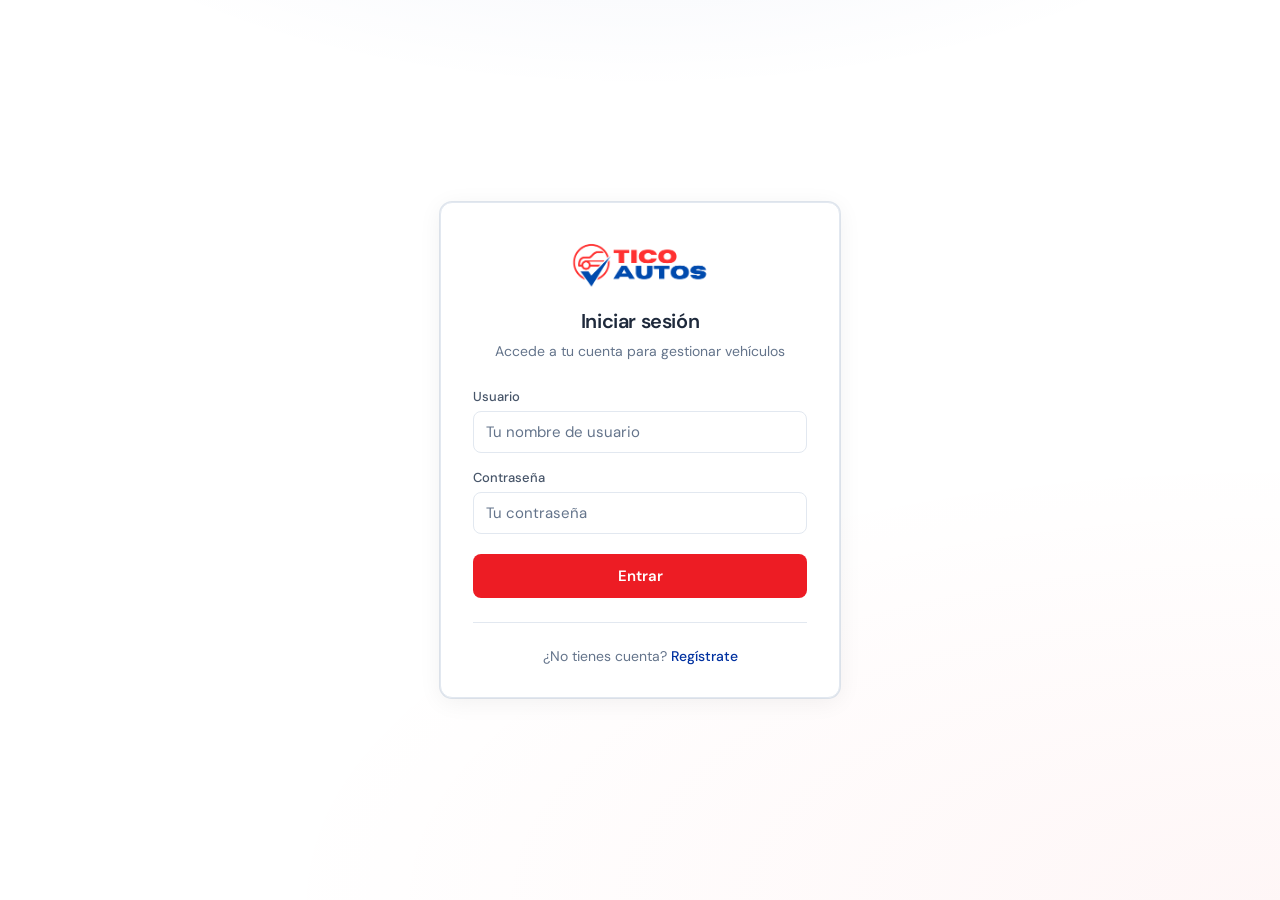
==== pages/crear-vehiculo.html @ fa7a58cb "feat: separar módulos de vehículos por funcionalidad" ====
<!DOCTYPE html>
<html lang="es">
<head>
  <meta charset="UTF-8">
  <meta name="viewport" content="width=device-width, initial-scale=1">
  <title>Crear vehículo - TicoAutos</title>
  <link rel="stylesheet" href="../css/styles.css">
</head>
<body>
  <div class="app-shell">
    <header class="app-header">
      <div class="app-header-inner">
        <a href="../index.html" class="app-brand">
          <img src="../assets/TicoAutos_Logo.png" alt="TicoAutos" class="app-brand-logo">
        </a>
        <nav class="app-nav" id="appNav">
          <a href="../index.html">Inicio</a>
          <a href="crear-vehiculo.html" class="nav-active">Crear vehículo</a>
          <a href="vehiculos.html">Mis vehículos</a>
          <a href="listado.html">Listado</a>
        </nav>
      </div>
    </header>

    <main class="app-main">
      <h1 class="page-title">Crear vehículo</h1>

      <section class="card">
        <h2 class="card-title">Agregar vehículo</h2>
        <form id="autoForm">
          <div class="form-row">
            <div class="form-group">
              <label class="form-label" for="marca">Marca</label>
              <input type="text" id="marca" name="marca" class="form-input" placeholder="Ej. Toyota" required>
            </div>
            <div class="form-group">
              <label class="form-label" for="modelo">Modelo</label>
              <input type="text" id="modelo" name="modelo" class="form-input" placeholder="Ej. Corolla" required>
            </div>
          </div>
          <div class="form-row">
            <div class="form-group">
              <label class="form-label" for="anio">Año</label>
              <input type="number" id="anio" name="anio" class="form-input" placeholder="Ej. 2023" min="1900" max="2100" required>
            </div>
            <div class="form-group">
              <label class="form-label" for="precio">Precio (₡)</label>
              <input type="number" id="precio" name="precio" class="form-input" placeholder="Ej. 15000000" min="0" required>
            </div>
          </div>
          <div class="form-group">
            <label class="form-label" for="estado">Estado</label>
            <select id="estado" name="estado" class="form-select">
              <option value="disponible">Disponible</option>
              <option value="vendido">Vendido</option>
            </select>
          </div>
          <p id="formFeedback" class="form-feedback" role="alert" aria-live="polite"></p>
          <button type="submit" class="btn btn-primary">Agregar vehículo</button>
        </form>
      </section>
    </main>
  </div>

  <script>
    const API_BASE = 'http://localhost:3000/api';
    const AUTH_TOKEN_KEY = 'authToken';
    const AUTH_USER_KEY = 'authUser';
    const ESTADO_DISPONIBLE = 'disponible';
    const ESTADO_VENDIDO = 'vendido';

    document.addEventListener('DOMContentLoaded', () => {
      const auth = getAuthContext();
      if (!auth) {
        window.location.replace('login.html');
        return;
      }

      const nav = document.getElementById('appNav');
      nav.innerHTML = '<a href="../index.html">Inicio</a><a href="crear-vehiculo.html" class="nav-active">Crear vehículo</a><a href="vehiculos.html">Mis vehículos</a><a href="listado.html">Listado</a><a href="#" id="logoutLink" class="nav-logout">Cerrar sesión</a>';
      document.getElementById('logoutLink').addEventListener('click', e => {
        e.preventDefault();
        clearAuth();
        window.location.href = 'login.html';
      });
    });

    function clearAuth() {
      localStorage.removeItem(AUTH_USER_KEY);
      localStorage.removeItem(AUTH_TOKEN_KEY);
    }

    function getAuthContext() {
      const token = localStorage.getItem(AUTH_TOKEN_KEY);
      const rawUser = localStorage.getItem(AUTH_USER_KEY);
      if (!token || !rawUser) return null;
      try {
        const user = JSON.parse(rawUser);
        if (!user || Object.keys(user).length === 0) return null;
        return { token, user };
      } catch {
        clearAuth();
        return null;
      }
    }

    function setFormFeedback(message) {
      const feedback = document.getElementById('formFeedback');
      feedback.textContent = message || '';
    }

    function validateAutoPayload(payload) {
      if (!payload.marca || !payload.modelo) {
        return 'Marca y modelo son obligatorios.';
      }

      const currentYear = new Date().getFullYear() + 1;
      if (!Number.isInteger(payload.anio) || payload.anio < 1900 || payload.anio > currentYear) {
        return `El año debe estar entre 1900 y ${currentYear}.`;
      }

      if (!Number.isFinite(payload.precio) || payload.precio <= 0) {
        return 'El precio debe ser un número mayor que 0.';
      }

      if (![ESTADO_DISPONIBLE, ESTADO_VENDIDO].includes(payload.estado)) {
        return 'El estado es inválido.';
      }

      return '';
    }

    document.getElementById('autoForm').addEventListener('submit', async (e) => {
      e.preventDefault();
      const auth = getAuthContext();
      if (!auth) {
        alert('Debes iniciar sesión para agregar un vehículo.');
        window.location.href = 'login.html';
        return;
      }

      const payload = {
        marca: document.getElementById('marca').value.trim(),
        modelo: document.getElementById('modelo').value.trim(),
        anio: parseInt(document.getElementById('anio').value, 10),
        precio: parseFloat(document.getElementById('precio').value),
        estado: document.getElementById('estado').value || ESTADO_DISPONIBLE
      };

      const validationError = validateAutoPayload(payload);
      if (validationError) {
        setFormFeedback(validationError);
        return;
      }

      setFormFeedback('');

      try {
        const resp = await fetch(`${API_BASE}/autos`, {
          method: 'POST',
          headers: {
            'Content-Type': 'application/json',
            'Authorization': `Bearer ${auth.token}`
          },
          body: JSON.stringify(payload)
        });

        const data = await resp.json().catch(() => ({}));
        if (!resp.ok) {
          throw new Error(data.message || 'Error al guardar');
        }

        document.getElementById('autoForm').reset();
        setFormFeedback('Vehículo registrado con éxito.');
      } catch (err) {
        setFormFeedback(err.message || 'Error al agregar vehículo');
      }
    });
  </script>
</body>
</html>
---- css/styles.css ----
@import url('https://fonts.googleapis.com/css2?family=DM+Sans:ital,opsz,wght@0,9..40,300;0,9..40,400;0,9..40,500;0,9..40,600;0,9..40,700&display=swap');

:root {
  /* Logo: rojo #ed1c24, azul #0031a0 */
  --bg-page: #ffffff;
  --bg-surface: #ffffff;
  --bg-elevated: #f8fafc;
  --text-primary: #1e293b;
  --text-secondary: #475569;
  --text-muted: #64748b;
  --accent: #ed1c24;
  --accent-hover: #c4181e;
  --accent-blue: #0031a0;
  --accent-blue-hover: #002670;
  --accent-muted: rgba(237, 28, 36, 0.1);
  --accent-blue-muted: rgba(0, 49, 160, 0.08);
  --border: #e2e8f0;
  --border-focus: #0031a0;
  --shadow-sm: 0 1px 3px rgba(0, 0, 0, 0.06);
  --shadow-md: 0 4px 12px rgba(0, 0, 0, 0.08);
  --radius-sm: 6px;
  --radius-md: 10px;
  --radius-lg: 14px;
  --font-sans: 'DM Sans', -apple-system, BlinkMacSystemFont, sans-serif;
}

*,
*::before,
*::after {
  box-sizing: border-box;
}

body {
  margin: 0;
  font-family: var(--font-sans);
  font-size: 15px;
  line-height: 1.5;
  color: var(--text-primary);
  background-color: var(--bg-page);
  min-height: 100vh;
  -webkit-font-smoothing: antialiased;
}

/* ----- App shell ----- */
.app-shell {
  display: flex;
  flex-direction: column;
  min-height: 100vh;
}

/* ----- Header / Nav ----- */
.app-header {
  background: var(--bg-surface);
  border-bottom: 1px solid var(--border);
  padding: 0.75rem 1.5rem;
  position: sticky;
  top: 0;
  z-index: 100;
  box-shadow: var(--shadow-sm);
}

.app-header-inner {
  max-width: 1200px;
  margin: 0 auto;
  display: flex;
  align-items: center;
  justify-content: space-between;
}

.app-brand {
  display: flex;
  align-items: center;
  text-decoration: none;
}

.app-brand-logo {
  height: 40px;
  width: auto;
  display: block;
  object-fit: contain;
}

.app-brand:hover .app-brand-logo {
  opacity: 0.9;
}

.app-nav {
  display: flex;
  align-items: center;
  gap: 0.25rem;
}

.app-nav a {
  color: var(--text-secondary);
  text-decoration: none;
  padding: 0.5rem 0.75rem;
  border-radius: var(--radius-sm);
  font-size: 0.9rem;
  font-weight: 500;
  transition: color 0.15s, background 0.15s;
}

.app-nav a:hover {
  color: var(--accent-blue);
  background: var(--accent-blue-muted);
}

.app-nav .nav-logout {
  color: var(--text-muted);
}

.app-nav .nav-logout:hover {
  color: #f87171;
  background: rgba(248, 113, 113, 0.12);
}

/* ----- Main content ----- */
.app-main {
  flex: 1;
  max-width: 1200px;
  margin: 0 auto;
  width: 100%;
  padding: 1.5rem;
}

/* ----- Page title ----- */
.page-title {
  font-size: 1.5rem;
  font-weight: 600;
  color: var(--text-primary);
  margin: 0 0 1.5rem;
  letter-spacing: -0.02em;
}

/* ----- Cards ----- */
.card {
  background: var(--bg-surface);
  border-radius: var(--radius-md);
  border: 1px solid var(--border);
  box-shadow: var(--shadow-sm);
  padding: 1.5rem;
  margin-bottom: 1.5rem;
}

.card-title {
  font-size: 1rem;
  font-weight: 600;
  color: var(--text-primary);
  margin: 0 0 1rem;
}

/* ----- Forms ----- */
.form-group {
  margin-bottom: 1rem;
}

.form-group:last-of-type {
  margin-bottom: 1.25rem;
}

.form-label {
  display: block;
  font-size: 0.8125rem;
  font-weight: 500;
  color: var(--text-secondary);
  margin-bottom: 0.375rem;
}

.form-input,
.form-select {
  width: 100%;
  padding: 0.625rem 0.75rem;
  font-family: inherit;
  font-size: 0.9375rem;
  color: var(--text-primary);
  background: var(--bg-page);
  border: 1px solid var(--border);
  border-radius: var(--radius-sm);
  transition: border-color 0.15s, box-shadow 0.15s;
}

.form-input:hover,
.form-select:hover {
  border-color: #94a3b8;
}

.form-input:focus,
.form-select:focus {
  outline: none;
  border-color: var(--border-focus);
  box-shadow: 0 0 0 3px var(--accent-blue-muted);
}

.form-input::placeholder {
  color: var(--text-muted);
}

.btn {
  display: inline-flex;
  align-items: center;
  justify-content: center;
  padding: 0.625rem 1rem;
  font-family: inherit;
  font-size: 0.9375rem;
  font-weight: 500;
  border: none;
  border-radius: var(--radius-sm);
  cursor: pointer;
  transition: background 0.15s, transform 0.05s;
}

.btn:active {
  transform: scale(0.98);
}

.btn-primary {
  background: var(--accent);
  color: #fff;
  width: 100%;
  font-weight: 600;
}

.btn-primary:hover {
  background: var(--accent-hover);
}

.btn-danger {
  background: #dc2626;
  color: #fff;
}

.btn-danger:hover {
  background: #b91c1c;
}

.btn-secondary {
  background: var(--accent-blue);
  color: #fff;
}

.btn-secondary:hover {
  background: var(--accent-blue-hover);
}

.btn-sm {
  width: auto;
  padding: 0.4rem 0.7rem;
  font-size: 0.8rem;
}

/* ----- Lista de autos ----- */
.autos-list {
  list-style: none;
  padding: 0;
  margin: 0;
}

.autos-list li {
  display: flex;
  align-items: center;
  justify-content: space-between;
  padding: 0.875rem 1rem;
  background: var(--bg-elevated);
  border: 1px solid var(--border);
  border-radius: var(--radius-sm);
  margin-bottom: 0.5rem;
  font-size: 0.9375rem;
  color: var(--text-primary);
  transition: border-color 0.15s, box-shadow 0.15s;
}

.auto-item {
  gap: 0.875rem;
}

.auto-actions {
  display: flex;
  align-items: center;
  gap: 0.5rem;
  flex-wrap: wrap;
}

.autos-list li:hover {
  border-color: rgba(0, 49, 160, 0.25);
  box-shadow: 0 0 0 1px var(--accent-blue-muted);
}

.autos-list li:last-child {
  margin-bottom: 0;
}

.autos-list .auto-info {
  font-weight: 500;
  color: var(--text-secondary);
}

.autos-list .auto-meta {
  display: block;
  font-size: 0.8125rem;
  color: var(--text-muted);
  margin-top: 0.2rem;
}

.auto-status {
  display: inline-block;
  margin-top: 0.375rem;
  padding: 0.15rem 0.5rem;
  border-radius: 999px;
  font-size: 0.75rem;
  font-weight: 600;
}

.status-available {
  color: #036b3f;
  background: rgba(22, 163, 74, 0.12);
}

.status-sold {
  color: #9f1239;
  background: rgba(244, 63, 94, 0.14);
}

.empty-state {
  text-align: center;
  padding: 2rem;
  color: var(--text-muted);
  font-size: 0.9375rem;
  border: 1px dashed var(--border);
  border-radius: var(--radius-md);
  background: var(--bg-page);
}

/* ----- Nav active ----- */
.app-nav a.nav-active {
  color: var(--accent-blue);
  background: var(--accent-blue-muted);
}

.section-hint {
  margin: -0.25rem 0 1rem;
  font-size: 0.8125rem;
  color: var(--text-muted);
}

.form-feedback {
  margin: 0 0 0.875rem;
  min-height: 1.25rem;
  font-size: 0.8125rem;
  color: var(--accent);
}

/* ----- Dashboard ----- */
.dashboard-main {
  padding-top: 0.5rem;
}

.dashboard-hero {
  text-align: center;
  padding: 2.5rem 1rem 2rem;
  margin-bottom: 2rem;
  background: linear-gradient(180deg, var(--bg-elevated) 0%, var(--bg-page) 100%);
  border-radius: var(--radius-lg);
  border: 1px solid var(--border);
}

.dashboard-hero-title {
  font-size: 1.75rem;
  font-weight: 700;
  color: var(--text-primary);
  margin: 0 0 0.75rem;
  letter-spacing: -0.03em;
}

.dashboard-hero-subtitle {
  font-size: 1rem;
  color: var(--text-secondary);
  max-width: 520px;
  margin: 0 auto 1.5rem;
  line-height: 1.6;
}

.btn-cta {
  width: auto;
  padding: 0.75rem 1.5rem;
  font-size: 1rem;
}

.dashboard-cards {
  display: grid;
  grid-template-columns: repeat(auto-fit, minmax(240px, 1fr));
  gap: 1.25rem;
  margin-bottom: 2rem;
}

.dashboard-card {
  background: var(--bg-surface);
  border: 1px solid var(--border);
  border-radius: var(--radius-md);
  padding: 1.5rem;
  box-shadow: var(--shadow-sm);
  transition: border-color 0.15s, box-shadow 0.15s;
}

.dashboard-card:hover {
  border-color: var(--accent-blue);
  box-shadow: var(--shadow-md);
}

.dashboard-card-icon {
  font-size: 2rem;
  margin-bottom: 0.75rem;
}

.dashboard-card-title {
  font-size: 1.0625rem;
  font-weight: 600;
  color: var(--text-primary);
  margin: 0 0 0.5rem;
}

.dashboard-card-desc {
  font-size: 0.875rem;
  color: var(--text-secondary);
  margin: 0 0 1rem;
  line-height: 1.5;
}

.dashboard-card-link {
  font-size: 0.875rem;
  font-weight: 500;
  color: var(--accent-blue);
  text-decoration: none;
}

.dashboard-card-link:hover {
  text-decoration: underline;
}

.dashboard-steps {
  margin: 0;
  padding-left: 1.25rem;
  color: var(--text-secondary);
  line-height: 1.8;
}

.dashboard-steps li {
  margin-bottom: 0.5rem;
}

/* ----- Form row (grid) ----- */
.form-row {
  display: grid;
  grid-template-columns: 1fr 1fr;
  gap: 1rem;
}

@media (max-width: 520px) {
  .form-row {
    grid-template-columns: 1fr;
  }
}
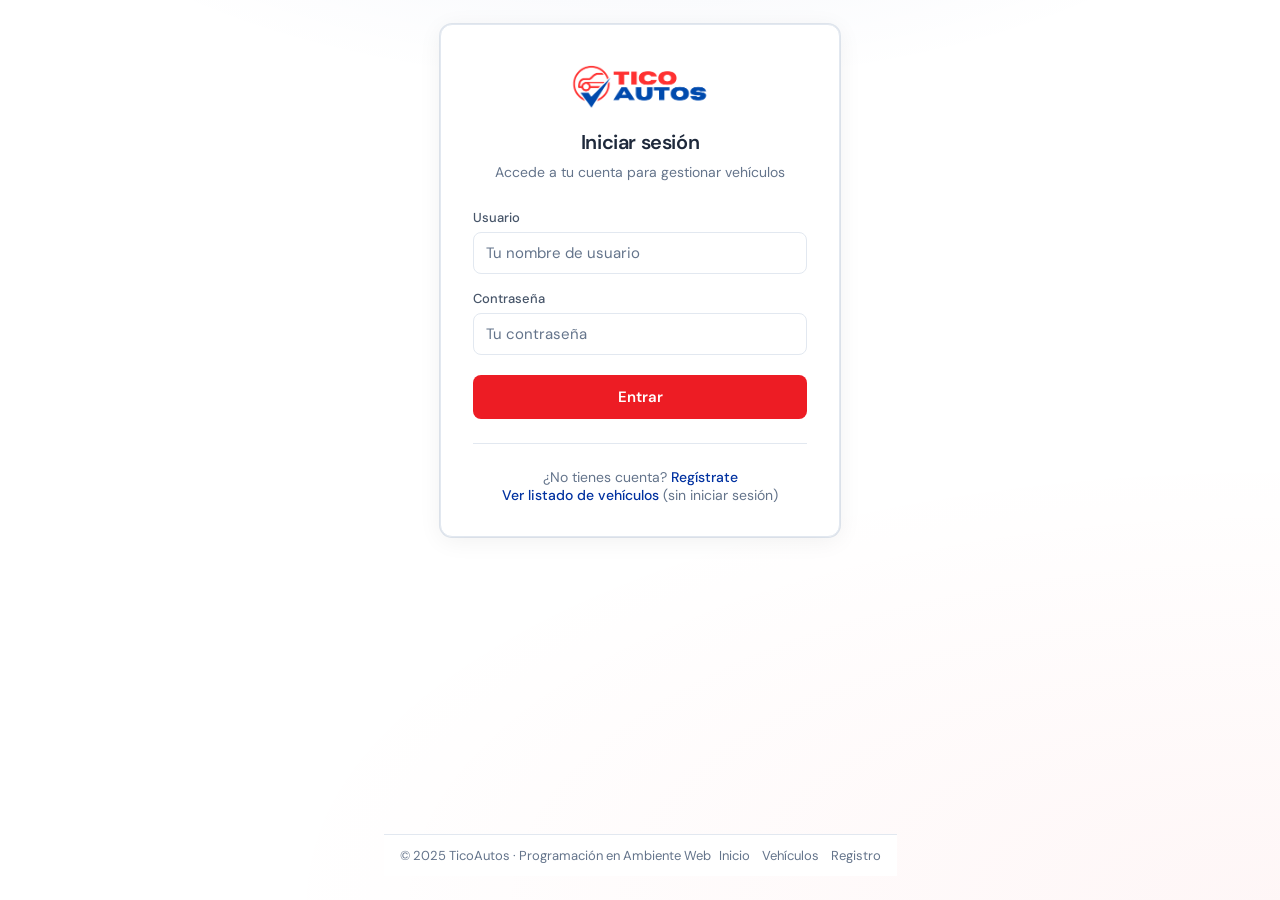
==== commit 7502847f: "Documentacion final de la carpeta js en Frontend" ====
--- a/pages/crear-vehiculo.html
+++ b/pages/crear-vehiculo.html
@@ -5,6 +5,7 @@
   <meta name="viewport" content="width=device-width, initial-scale=1">
   <title>Crear vehículo - TicoAutos</title>
   <link rel="stylesheet" href="../css/styles.css">
+  <script src="../js/config.js"></script>
 </head>
 <body>
   <div class="app-shell">
@@ -13,12 +14,7 @@
         <a href="../index.html" class="app-brand">
           <img src="../assets/TicoAutos_Logo.png" alt="TicoAutos" class="app-brand-logo">
         </a>
-        <nav class="app-nav" id="appNav">
-          <a href="../index.html">Inicio</a>
-          <a href="crear-vehiculo.html" class="nav-active">Crear vehículo</a>
-          <a href="vehiculos.html">Mis vehículos</a>
-          <a href="listado.html">Listado</a>
-        </nav>
+        <nav class="app-nav" id="appNav"></nav>
       </div>
     </header>
 
@@ -48,26 +44,82 @@
               <input type="number" id="precio" name="precio" class="form-input" placeholder="Ej. 15000000" min="0" required>
             </div>
           </div>
+          <div class="form-row">
+            <div class="form-group">
+              <label class="form-label" for="kilometraje">Kilometraje</label>
+              <input type="number" id="kilometraje" name="kilometraje" class="form-input" placeholder="Ej. 45000" min="0" step="1">
+            </div>
+            <div class="form-group">
+              <label class="form-label" for="tipoCombustible">Tipo de combustible</label>
+              <select id="tipoCombustible" name="tipoCombustible" class="form-select">
+                <option value="">Seleccione</option>
+                <option value="gasolina">Gasolina</option>
+                <option value="diesel">Diesel</option>
+                <option value="hibrido">Híbrido</option>
+                <option value="electrico">Eléctrico</option>
+              </select>
+            </div>
+            <div class="form-group">
+              <label class="form-label" for="tipoTransmision">Tipo de transmisión</label>
+              <select id="tipoTransmision" name="tipoTransmision" class="form-select">
+                <option value="">Seleccione</option>
+                <option value="automatico">Automático</option>
+                <option value="manual">Manual</option>
+              </select>
+            </div>
+          </div>
+          <div class="form-row">
+            <div class="form-group">
+              <label class="form-label" for="provincia">Provincia (Costa Rica)</label>
+              <select id="provincia" name="provincia" class="form-select">
+                <option value="">Seleccione</option>
+                <option value="Alajuela">Alajuela</option>
+                <option value="Cartago">Cartago</option>
+                <option value="Guanacaste">Guanacaste</option>
+                <option value="Heredia">Heredia</option>
+                <option value="Limón">Limón</option>
+                <option value="Puntarenas">Puntarenas</option>
+                <option value="San José">San José</option>
+              </select>
+            </div>
+            <div class="form-group">
+              <label class="form-label" for="estado">Estado</label>
+              <select id="estado" name="estado" class="form-select">
+                <option value="disponible">Disponible</option>
+                <option value="reservado">Reservado</option>
+                <option value="vendido">Vendido</option>
+              </select>
+            </div>
+          </div>
           <div class="form-group">
-            <label class="form-label" for="estado">Estado</label>
-            <select id="estado" name="estado" class="form-select">
-              <option value="disponible">Disponible</option>
-              <option value="vendido">Vendido</option>
-            </select>
+            <label class="form-label" for="fotos">Fotos del vehículo</label>
+            <input type="file" id="fotos" name="fotos" class="form-input" accept="image/jpeg,image/png,image/gif,image/webp" multiple>
+            <span class="form-hint">Puedes elegir varias fotos a la vez (máximo 10). JPEG, PNG, GIF o WebP. Hasta 5 MB cada una.</span>
           </div>
           <p id="formFeedback" class="form-feedback" role="alert" aria-live="polite"></p>
           <button type="submit" class="btn btn-primary">Agregar vehículo</button>
         </form>
       </section>
     </main>
+
+    <footer class="app-footer">
+      <div class="app-footer-inner">
+        <p class="app-footer-copy">© 2025 TicoAutos · Programación en Ambiente Web</p>
+        <div class="app-footer-links">
+          <a href="../index.html">Inicio</a>
+          <a href="listado.html">Vehículos</a>
+          <a href="inbox.html">Mensajes</a>
+        </div>
+      </div>
+    </footer>
   </div>
 
   <script>
-    const API_BASE = 'http://localhost:3000/api';
+    const API_BASE = window.APP_CONFIG.API_BASE;
     const AUTH_TOKEN_KEY = 'authToken';
     const AUTH_USER_KEY = 'authUser';
-    const ESTADO_DISPONIBLE = 'disponible';
-    const ESTADO_VENDIDO = 'vendido';
+    const ESTADOS = ['disponible', 'reservado', 'vendido'];
+    const MAX_FOTOS = 10;
 
     document.addEventListener('DOMContentLoaded', () => {
       const auth = getAuthContext();
@@ -77,7 +129,8 @@
       }
 
       const nav = document.getElementById('appNav');
-      nav.innerHTML = '<a href="../index.html">Inicio</a><a href="crear-vehiculo.html" class="nav-active">Crear vehículo</a><a href="vehiculos.html">Mis vehículos</a><a href="listado.html">Listado</a><a href="#" id="logoutLink" class="nav-logout">Cerrar sesión</a>';
+      const logoutIcon = '<svg xmlns="http://www.w3.org/2000/svg" width="20" height="20" viewBox="0 0 24 24" fill="none" stroke="currentColor" stroke-width="2" stroke-linecap="round" stroke-linejoin="round"><path d="M9 21H5a2 2 0 0 1-2-2V5a2 2 0 0 1 2-2h4"/><polyline points="16 17 21 12 16 7"/><line x1="21" y1="12" x2="9" y2="12"/></svg>';
+      nav.innerHTML = '<a href="../index.html">Inicio</a><div class="nav-dropdown"><span class="nav-dropdown-trigger nav-active">Vehículos</span><div class="nav-dropdown-menu"><a href="vehiculos.html">Mis vehículos</a><a href="crear-vehiculo.html">Crear vehículo</a><a href="listado.html">Ver listado</a></div></div><a href="inbox.html">Mensajes</a><a href="perfil.html">Mi perfil</a><a href="#" id="logoutLink" class="nav-logout" title="Cerrar sesión" aria-label="Cerrar sesión">' + logoutIcon + '</a>';
       document.getElementById('logoutLink').addEventListener('click', e => {
         e.preventDefault();
         clearAuth();
@@ -109,24 +162,22 @@
       feedback.textContent = message || '';
     }
 
-    function validateAutoPayload(payload) {
-      if (!payload.marca || !payload.modelo) {
-        return 'Marca y modelo son obligatorios.';
-      }
-
+    function validateForm() {
+      const marca = document.getElementById('marca').value.trim();
+      const modelo = document.getElementById('modelo').value.trim();
+      const anio = parseInt(document.getElementById('anio').value, 10);
+      const precio = parseFloat(document.getElementById('precio').value);
+      const estado = document.getElementById('estado').value;
+      const fotosInput = document.getElementById('fotos');
+
+      if (!marca || !modelo) return 'Marca y modelo son obligatorios.';
       const currentYear = new Date().getFullYear() + 1;
-      if (!Number.isInteger(payload.anio) || payload.anio < 1900 || payload.anio > currentYear) {
+      if (!Number.isInteger(anio) || anio < 1900 || anio > currentYear) {
         return `El año debe estar entre 1900 y ${currentYear}.`;
       }
-
-      if (!Number.isFinite(payload.precio) || payload.precio <= 0) {
-        return 'El precio debe ser un número mayor que 0.';
-      }
-
-      if (![ESTADO_DISPONIBLE, ESTADO_VENDIDO].includes(payload.estado)) {
-        return 'El estado es inválido.';
-      }
-
+      if (!Number.isFinite(precio) || precio <= 0) return 'El precio debe ser mayor que 0.';
+      if (estado && !ESTADOS.includes(estado)) return 'Estado inválido.';
+      if (fotosInput.files.length > MAX_FOTOS) return `Máximo ${MAX_FOTOS} fotos.`;
       return '';
     }
 
@@ -139,15 +190,7 @@
         return;
       }
 
-      const payload = {
-        marca: document.getElementById('marca').value.trim(),
-        modelo: document.getElementById('modelo').value.trim(),
-        anio: parseInt(document.getElementById('anio').value, 10),
-        precio: parseFloat(document.getElementById('precio').value),
-        estado: document.getElementById('estado').value || ESTADO_DISPONIBLE
-      };
-
-      const validationError = validateAutoPayload(payload);
+      const validationError = validateForm();
       if (validationError) {
         setFormFeedback(validationError);
         return;
@@ -155,14 +198,31 @@
 
       setFormFeedback('');
 
+      const form = document.getElementById('autoForm');
+      const formData = new FormData();
+      formData.append('marca', document.getElementById('marca').value.trim());
+      formData.append('modelo', document.getElementById('modelo').value.trim());
+      formData.append('anio', document.getElementById('anio').value);
+      formData.append('precio', document.getElementById('precio').value);
+      formData.append('estado', document.getElementById('estado').value || 'disponible');
+      const km = document.getElementById('kilometraje').value.trim();
+      if (km) formData.append('kilometraje', km);
+      const combustible = document.getElementById('tipoCombustible').value;
+      if (combustible) formData.append('tipoCombustible', combustible);
+      const transmision = document.getElementById('tipoTransmision').value;
+      if (transmision) formData.append('tipoTransmision', transmision);
+      const provincia = document.getElementById('provincia').value;
+      if (provincia) formData.append('provincia', provincia);
+      const fotosInput = document.getElementById('fotos');
+      for (let i = 0; i < Math.min(fotosInput.files.length, MAX_FOTOS); i++) {
+        formData.append('fotos', fotosInput.files[i]);
+      }
+
       try {
         const resp = await fetch(`${API_BASE}/autos`, {
           method: 'POST',
-          headers: {
-            'Content-Type': 'application/json',
-            'Authorization': `Bearer ${auth.token}`
-          },
-          body: JSON.stringify(payload)
+          headers: { 'Authorization': `Bearer ${auth.token}` },
+          body: formData
         });
 
         const data = await resp.json().catch(() => ({}));
@@ -170,7 +230,7 @@
           throw new Error(data.message || 'Error al guardar');
         }
 
-        document.getElementById('autoForm').reset();
+        form.reset();
         setFormFeedback('Vehículo registrado con éxito.');
       } catch (err) {
         setFormFeedback(err.message || 'Error al agregar vehículo');
--- a/css/styles.css
+++ b/css/styles.css
@@ -5,7 +5,7 @@
   --bg-page: #ffffff;
   --bg-surface: #ffffff;
   --bg-elevated: #f8fafc;
-  --text-primary: #1e293b;
+  --text-primary: #0f172a;
   --text-secondary: #475569;
   --text-muted: #64748b;
   --accent: #ed1c24;
@@ -18,16 +18,39 @@
   --border-focus: #0031a0;
   --shadow-sm: 0 1px 3px rgba(0, 0, 0, 0.06);
   --shadow-md: 0 4px 12px rgba(0, 0, 0, 0.08);
-  --radius-sm: 6px;
-  --radius-md: 10px;
-  --radius-lg: 14px;
+  --shadow-lg: 0 12px 40px rgba(0, 0, 0, 0.12);
+  --radius-sm: 8px;
+  --radius-md: 12px;
+  --radius-lg: 16px;
+  --radius-xl: 24px;
   --font-sans: 'DM Sans', -apple-system, BlinkMacSystemFont, sans-serif;
+  /* Escala de espaciado (4px base) */
+  --space-1: 0.25rem;  /* 4px */
+  --space-2: 0.5rem;   /* 8px */
+  --space-3: 0.75rem;  /* 12px */
+  --space-4: 1rem;     /* 16px */
+  --space-5: 1.25rem;  /* 20px */
+  --space-6: 1.5rem;   /* 24px */
+  --space-8: 2rem;     /* 32px */
+  --space-10: 2.5rem;  /* 40px */
+  --space-12: 3rem;    /* 48px */
+  --space-16: 4rem;    /* 64px */
+  --section-gap: var(--space-12);
+  /* Gradientes y dinamismo */
+  --gradient-hero: linear-gradient(135deg, #ed1c24 0%, #0031a0 50%, #0a1628 100%);
+  --gradient-sport: linear-gradient(120deg, #ed1c24 0%, #b91c1c 25%, #0031a0 70%, #0a1628 100%);
+  --gradient-card: linear-gradient(145deg, #ffffff 0%, #f8fafc 100%);
+  --gradient-cta: linear-gradient(135deg, #ed1c24 0%, #be123c 50%, #0031a0 100%);
 }
 
 *,
 *::before,
 *::after {
   box-sizing: border-box;
+}
+
+html {
+  scroll-behavior: smooth;
 }
 
 body {
@@ -41,6 +64,35 @@
   -webkit-font-smoothing: antialiased;
 }
 
+@media (prefers-reduced-motion: reduce) {
+  html {
+    scroll-behavior: auto;
+  }
+}
+
+/* ----- Íconos base ----- */
+.icon {
+  display: inline-flex;
+  align-items: center;
+  justify-content: center;
+  flex-shrink: 0;
+}
+
+.icon svg {
+  width: 1em;
+  height: 1em;
+  stroke: currentColor;
+  fill: none;
+  stroke-width: 2;
+  stroke-linecap: round;
+  stroke-linejoin: round;
+}
+
+.icon--sm { font-size: 1rem; }
+.icon--md { font-size: 1.5rem; }
+.icon--lg { font-size: 2rem; }
+.icon--xl { font-size: 2.5rem; }
+
 /* ----- App shell ----- */
 .app-shell {
   display: flex;
@@ -48,14 +100,66 @@
   min-height: 100vh;
 }
 
-/* ----- Header / Nav ----- */
+/* ----- Fondo deportivo compartido (hero + CTA) ----- */
+.hero-bg {
+  background: var(--gradient-sport);
+  background-size: 200% 200%;
+  animation: heroGradientShift 8s ease infinite;
+  position: relative;
+  overflow: hidden;
+}
+
+@keyframes heroGradientShift {
+  0%, 100% { background-position: 0% 50%; }
+  50% { background-position: 100% 50%; }
+}
+
+.hero-bg::before {
+  content: '';
+  position: absolute;
+  inset: 0;
+  background: repeating-linear-gradient(
+    -45deg,
+    transparent,
+    transparent 8px,
+    rgba(255, 255, 255, 0.04) 8px,
+    rgba(255, 255, 255, 0.04) 10px
+  );
+  pointer-events: none;
+}
+
+@media (prefers-reduced-motion: reduce) {
+  .hero-bg {
+    animation: none;
+  }
+  .dashboard-hero-title,
+  .dashboard-hero-subtitle,
+  .dashboard-hero .btn-cta,
+  .animate-on-scroll,
+  .dashboard-card,
+  .carousel-track.loaded .vehicle-card {
+    animation: none !important;
+  }
+}
+
+@keyframes fadeInUp {
+  from {
+    opacity: 0;
+    transform: translateY(16px);
+  }
+  to {
+    opacity: 1;
+    transform: translateY(0);
+  }
+}
+
+/* ----- Header / Nav (barra limpia, sin fondo deportivo) ----- */
 .app-header {
-  background: var(--bg-surface);
-  border-bottom: 1px solid var(--border);
-  padding: 0.75rem 1.5rem;
   position: sticky;
   top: 0;
   z-index: 100;
+  background: var(--bg-surface);
+  border-bottom: 1px solid var(--border);
   box-shadow: var(--shadow-sm);
 }
 
@@ -65,12 +169,18 @@
   display: flex;
   align-items: center;
   justify-content: space-between;
+  padding: 0.75rem 1.5rem;
 }
 
 .app-brand {
   display: flex;
   align-items: center;
   text-decoration: none;
+  transition: opacity 0.2s;
+}
+
+.app-brand:hover {
+  opacity: 0.9;
 }
 
 .app-brand-logo {
@@ -78,10 +188,6 @@
   width: auto;
   display: block;
   object-fit: contain;
-}
-
-.app-brand:hover .app-brand-logo {
-  opacity: 0.9;
 }
 
 .app-nav {
@@ -97,21 +203,289 @@
   border-radius: var(--radius-sm);
   font-size: 0.9rem;
   font-weight: 500;
-  transition: color 0.15s, background 0.15s;
+  transition: color 0.2s, background 0.2s, transform 0.1s;
 }
 
 .app-nav a:hover {
   color: var(--accent-blue);
   background: var(--accent-blue-muted);
+  transform: translateY(-1px);
 }
 
 .app-nav .nav-logout {
   color: var(--text-muted);
+  display: inline-flex;
+  align-items: center;
+  justify-content: center;
+  padding: 0.5rem 0.75rem;
+  border: none;
+  background: transparent;
+  cursor: pointer;
+  font-size: 1.1rem;
+  border-radius: var(--radius-sm);
+  text-decoration: none;
+  transition: color 0.2s, background 0.2s;
 }
 
 .app-nav .nav-logout:hover {
-  color: #f87171;
+  color: #dc2626;
   background: rgba(248, 113, 113, 0.12);
+}
+
+.app-nav .nav-logout svg {
+  width: 1.25rem;
+  height: 1.25rem;
+  display: block;
+}
+
+/* ----- Nav dropdown — Mega menú con fondo deportivo ----- */
+.nav-dropdown {
+  position: relative;
+}
+
+.nav-dropdown-trigger {
+  display: inline-flex;
+  align-items: center;
+  gap: 0.35rem;
+  color: var(--text-secondary);
+  text-decoration: none;
+  padding: 0.5rem 0.75rem;
+  border-radius: var(--radius-sm);
+  font-size: 0.9rem;
+  font-weight: 600;
+  font-family: inherit;
+  background: none;
+  border: none;
+  cursor: pointer;
+  transition: color 0.2s, background 0.2s, transform 0.15s;
+}
+
+.nav-dropdown-trigger:hover,
+.nav-dropdown:hover .nav-dropdown-trigger {
+  color: var(--accent-blue);
+  background: var(--accent-blue-muted);
+  transform: translateY(-1px);
+}
+
+.nav-dropdown-trigger::after {
+  content: '▾';
+  font-size: 0.7rem;
+  opacity: 0.9;
+}
+
+/* Mega menú: panel ancho con fondo llamativo y estilo deportivo */
+.nav-dropdown-menu {
+  position: absolute;
+  top: 100%;
+  left: 50%;
+  transform: translateX(-50%) translateY(-6px);
+  min-width: 320px;
+  margin-top: 0.5rem;
+  padding: 1.25rem 1.5rem;
+  background: linear-gradient(145deg, rgba(10, 22, 40, 0.98) 0%, rgba(0, 49, 160, 0.95) 40%, rgba(237, 28, 36, 0.2) 100%);
+  border: 1px solid rgba(255, 255, 255, 0.15);
+  border-radius: var(--radius-lg);
+  box-shadow: var(--shadow-lg), 0 0 0 1px rgba(255, 255, 255, 0.05);
+  opacity: 0;
+  visibility: hidden;
+  transition: opacity 0.2s, visibility 0.2s, transform 0.2s;
+  z-index: 50;
+  overflow: hidden;
+}
+
+.nav-dropdown-menu::before {
+  content: '';
+  position: absolute;
+  inset: 0;
+  background: repeating-linear-gradient(
+    105deg,
+    transparent,
+    transparent 12px,
+    rgba(255, 255, 255, 0.02) 12px,
+    rgba(255, 255, 255, 0.02) 14px
+  );
+  pointer-events: none;
+}
+
+.nav-dropdown:hover .nav-dropdown-menu {
+  opacity: 1;
+  visibility: visible;
+  transform: translateX(-50%) translateY(0);
+}
+
+.nav-dropdown-menu a {
+  display: flex;
+  align-items: center;
+  gap: 0.75rem;
+  padding: 0.65rem 0.85rem;
+  color: rgba(255, 255, 255, 0.9);
+  text-decoration: none;
+  font-size: 0.95rem;
+  font-weight: 500;
+  border-radius: var(--radius-sm);
+  background: rgba(255, 255, 255, 0.06);
+  margin-bottom: 0.35rem;
+  transition: background 0.2s, color 0.2s, padding-left 0.2s;
+}
+
+.nav-dropdown-menu a:last-child {
+  margin-bottom: 0;
+}
+
+.nav-dropdown-menu a:hover {
+  background: rgba(255, 255, 255, 0.18);
+  color: #fff;
+  padding-left: 1rem;
+}
+
+/* ----- Footer (fondo blanco, similar al header) ----- */
+.app-footer {
+  margin-top: auto;
+  background: var(--bg-surface);
+  border-top: 1px solid var(--border);
+  font-size: 0.875rem;
+  color: var(--text-secondary);
+  box-shadow: 0 -1px 0 0 var(--border);
+}
+
+.app-footer-inner {
+  max-width: 1200px;
+  margin: 0 auto;
+  padding: var(--space-6) 1.5rem;
+}
+
+.app-footer-top {
+  display: flex;
+  align-items: center;
+  justify-content: space-between;
+  flex-wrap: wrap;
+  gap: var(--space-4);
+  padding-bottom: var(--space-5);
+  border-bottom: 1px solid var(--border);
+}
+
+.app-footer-brand {
+  display: flex;
+  align-items: center;
+  text-decoration: none;
+  color: inherit;
+  transition: opacity 0.2s;
+}
+
+.app-footer-brand:hover {
+  opacity: 0.85;
+}
+
+.app-footer-logo {
+  height: 36px;
+  width: auto;
+  display: block;
+  object-fit: contain;
+}
+
+.app-footer-nav {
+  display: flex;
+  align-items: center;
+  flex-wrap: wrap;
+  gap: var(--space-2) var(--space-4);
+}
+
+.app-footer-nav a {
+  color: var(--text-secondary);
+  text-decoration: none;
+  font-size: 0.9rem;
+  font-weight: 500;
+  padding: var(--space-2) var(--space-3);
+  border-radius: var(--radius-sm);
+  transition: color 0.2s, background 0.2s;
+}
+
+.app-footer-nav a:hover {
+  color: var(--accent-blue);
+  background: var(--accent-blue-muted);
+}
+
+.app-footer-bottom {
+  display: flex;
+  flex-wrap: wrap;
+  align-items: center;
+  justify-content: space-between;
+  gap: var(--space-4);
+  padding-top: var(--space-5);
+}
+
+.app-footer-copy {
+  margin: 0;
+  font-size: 0.8125rem;
+  color: var(--text-muted);
+}
+
+.app-footer-meta {
+  display: flex;
+  flex-wrap: wrap;
+  gap: var(--space-4);
+  font-size: 0.8125rem;
+  color: var(--text-muted);
+}
+
+/* Footer con estructura antigua (otras páginas) */
+.app-footer-inner:not(:has(.app-footer-top)) {
+  display: grid;
+  grid-template-columns: 2fr 1fr 1fr;
+  gap: 2rem;
+  padding: 1.5rem 1.5rem;
+}
+
+.app-footer-inner:not(:has(.app-footer-top)) .app-footer-col {
+  margin: 0;
+}
+
+.app-footer-inner:not(:has(.app-footer-top)) .app-footer-brand img {
+  height: 36px;
+}
+
+.app-footer-inner:not(:has(.app-footer-top)) .app-footer-about {
+  font-size: 0.9rem;
+  color: var(--text-muted);
+  margin: 0 0 0.5rem;
+}
+
+.app-footer-inner:not(:has(.app-footer-top)) .app-footer-col h4 {
+  font-size: 0.85rem;
+  font-weight: 700;
+  color: var(--text-primary);
+  margin: 0 0 0.5rem;
+}
+
+.app-footer-inner:not(:has(.app-footer-top)) .app-footer-links a {
+  color: var(--text-secondary);
+}
+
+.app-footer-inner:not(:has(.app-footer-top)) .app-footer-links a:hover {
+  color: var(--accent-blue);
+}
+
+.app-footer-inner:not(:has(.app-footer-top)) .app-footer-contact {
+  color: var(--text-muted);
+  list-style: none;
+  padding: 0;
+  margin: 0;
+}
+
+.app-footer-inner:not(:has(.app-footer-top)) .app-footer-bottom {
+  grid-column: 1 / -1;
+  padding-top: 1rem;
+  border-top: 1px solid var(--border);
+}
+
+.app-footer-inner:not(:has(.app-footer-top)) .app-footer-copy {
+  color: var(--text-muted);
+}
+
+@media (max-width: 768px) {
+  .app-footer-inner:not(:has(.app-footer-top)) {
+    grid-template-columns: 1fr;
+  }
 }
 
 /* ----- Main content ----- */
@@ -138,8 +512,42 @@
   border-radius: var(--radius-md);
   border: 1px solid var(--border);
   box-shadow: var(--shadow-sm);
-  padding: 1.5rem;
+  padding: var(--space-6);
   margin-bottom: 1.5rem;
+  transition: box-shadow 0.2s;
+}
+
+.card:hover {
+  box-shadow: 0 4px 16px rgba(0, 0, 0, 0.06);
+}
+
+/* Títulos de sección con personalidad */
+.section-head {
+  margin-bottom: var(--space-6);
+}
+
+.section-head .card-title,
+.section-title {
+  font-size: 1.25rem;
+  font-weight: 700;
+  color: var(--text-primary);
+  margin: 0 0 var(--space-2);
+  letter-spacing: -0.02em;
+  display: flex;
+  align-items: center;
+  gap: var(--space-2);
+}
+
+.section-head .card-title .icon,
+.section-title .icon {
+  color: var(--accent);
+}
+
+.section-head .section-head-sub {
+  font-size: 0.9375rem;
+  color: var(--text-muted);
+  margin: 0;
+  padding-left: calc(1.5rem + var(--space-2));
 }
 
 .card-title {
@@ -147,6 +555,25 @@
   font-weight: 600;
   color: var(--text-primary);
   margin: 0 0 1rem;
+}
+
+.card-title-row {
+  display: flex;
+  align-items: center;
+  justify-content: space-between;
+  flex-wrap: wrap;
+  gap: 0.5rem;
+  margin-bottom: 1rem;
+}
+
+.card-title-row .card-title {
+  margin: 0;
+}
+
+.card-title-actions {
+  display: flex;
+  align-items: center;
+  gap: 0.5rem;
 }
 
 /* ----- Forms ----- */
@@ -213,15 +640,25 @@
   transform: scale(0.98);
 }
 
+.btn:focus-visible,
+.app-nav a:focus-visible,
+.dashboard-card-link:focus-visible,
+.carousel-nav button:focus-visible {
+  outline: 2px solid var(--accent-blue);
+  outline-offset: 2px;
+}
+
 .btn-primary {
-  background: var(--accent);
+  background: linear-gradient(135deg, var(--accent) 0%, #be123c 100%);
   color: #fff;
   width: 100%;
   font-weight: 600;
+  box-shadow: 0 2px 12px rgba(237, 28, 36, 0.35);
 }
 
 .btn-primary:hover {
-  background: var(--accent-hover);
+  background: linear-gradient(135deg, var(--accent-hover) 0%, #9f1239 100%);
+  box-shadow: 0 4px 16px rgba(237, 28, 36, 0.45);
 }
 
 .btn-danger {
@@ -240,12 +677,65 @@
 
 .btn-secondary:hover {
   background: var(--accent-blue-hover);
+}
+
+.btn-light {
+  background: #e2e8f0;
+  color: #0f172a;
+}
+
+.btn-light:hover {
+  background: #cbd5e1;
 }
 
 .btn-sm {
   width: auto;
   padding: 0.4rem 0.7rem;
   font-size: 0.8rem;
+}
+
+/* ----- Filtros y paginación (listado) ----- */
+.filters-form .form-row-wrap {
+  display: flex;
+  flex-wrap: wrap;
+  gap: 0 1.5rem;
+}
+
+.filters-form .form-group {
+  min-width: 120px;
+  flex: 0 1 auto;
+}
+
+.filters-form .form-group-actions {
+  display: flex;
+  align-items: flex-end;
+  gap: 0.5rem;
+  flex-basis: 100%;
+}
+
+.filters-form .form-group-actions .btn {
+  width: auto;
+}
+
+.pagination-nav {
+  margin-top: 1.25rem;
+  padding-top: 1rem;
+  border-top: 1px solid var(--border);
+  display: flex;
+  flex-wrap: wrap;
+  align-items: center;
+  justify-content: space-between;
+  gap: 0.75rem;
+}
+
+.pagination-info {
+  font-size: 0.875rem;
+  color: var(--text-muted);
+}
+
+.pagination-btns {
+  display: flex;
+  gap: 0.5rem;
 }
 
 /* ----- Lista de autos ----- */
@@ -320,6 +810,25 @@
   background: rgba(244, 63, 94, 0.14);
 }
 
+.status-reserved {
+  color: #b45309;
+  background: rgba(245, 158, 11, 0.14);
+}
+
+.auto-thumb {
+  width: 72px;
+  height: 56px;
+  object-fit: cover;
+  border-radius: var(--radius-sm);
+  flex-shrink: 0;
+}
+
+.auto-item-with-photo {
+  display: flex;
+  align-items: center;
+  gap: 0.875rem;
+}
+
 .empty-state {
   text-align: center;
   padding: 2rem;
@@ -334,6 +843,7 @@
 .app-nav a.nav-active {
   color: var(--accent-blue);
   background: var(--accent-blue-muted);
+  font-weight: 600;
 }
 
 .section-hint {
@@ -349,71 +859,604 @@
   color: var(--accent);
 }
 
+.form-hint {
+  display: block;
+  margin-top: 0.375rem;
+  font-size: 0.8125rem;
+  color: var(--text-muted);
+}
+
+/* ----- Detalle vehículo: galería y especificaciones ----- */
+.vehiculo-detail {
+  margin-top: 1rem;
+}
+
+.vehiculo-gallery {
+  display: flex;
+  flex-wrap: wrap;
+  gap: 0.5rem;
+  margin-bottom: 1rem;
+}
+
+.vehiculo-gallery-img {
+  width: 100%;
+  max-width: 280px;
+  height: 200px;
+  object-fit: cover;
+  border-radius: var(--radius-sm);
+  border: 1px solid var(--border);
+}
+
+.vehiculo-specs {
+  display: grid;
+  grid-template-columns: auto 1fr;
+  gap: 0.25rem 1.5rem;
+  font-size: 0.9375rem;
+  margin: 0;
+}
+
+.vehiculo-specs dt {
+  color: var(--text-muted);
+  font-weight: 500;
+}
+
+.vehiculo-specs dd {
+  margin: 0;
+  color: var(--text-primary);
+}
+
+.edit-fotos-actuales {
+  display: flex;
+  flex-wrap: wrap;
+  gap: 0.5rem;
+  margin-bottom: 0.5rem;
+}
+
+.edit-foto-thumb {
+  width: 80px;
+  height: 60px;
+  object-fit: cover;
+  border-radius: var(--radius-sm);
+  border: 1px solid var(--border);
+}
+
+.form-textarea {
+  width: 100%;
+  padding: 0.625rem 0.75rem;
+  font-family: inherit;
+  font-size: 0.9375rem;
+  color: var(--text-primary);
+  background: var(--bg-page);
+  border: 1px solid var(--border);
+  border-radius: var(--radius-sm);
+  resize: vertical;
+  transition: border-color 0.15s, box-shadow 0.15s;
+}
+
+.form-textarea:focus {
+  outline: none;
+  border-color: var(--border-focus);
+  box-shadow: 0 0 0 3px var(--accent-blue-muted);
+}
+
+.question-form {
+  margin-bottom: 1.25rem;
+}
+
+.conversation-private-notice {
+  padding: 1rem;
+  background: rgba(0, 49, 160, 0.06);
+  border: 1px solid rgba(0, 49, 160, 0.2);
+  border-radius: var(--radius-sm);
+  margin-bottom: 1rem;
+}
+.conversation-private-notice p {
+  margin: 0;
+  color: var(--text-secondary);
+  font-size: 0.9rem;
+}
+
+/* Avatares */
+.avatar {
+  width: 40px;
+  height: 40px;
+  border-radius: 50%;
+  object-fit: cover;
+  flex-shrink: 0;
+}
+.avatar-initials {
+  display: inline-flex;
+  align-items: center;
+  justify-content: center;
+  background: var(--accent-blue);
+  color: #fff;
+  font-size: 0.875rem;
+  font-weight: 700;
+}
+.conversation-row {
+  display: flex;
+  gap: 0.75rem;
+  align-items: flex-start;
+}
+.conversation-avatar {
+  flex-shrink: 0;
+}
+.conversation-body {
+  flex: 1;
+  min-width: 0;
+}
+
+/* Chips de sugerencias */
+.suggested-chips {
+  display: flex;
+  flex-wrap: wrap;
+  gap: 0.4rem;
+  margin-bottom: 0.5rem;
+}
+.suggested-chips.suggested-answers {
+  margin-bottom: 0.35rem;
+}
+.chip {
+  padding: 0.25rem 0.5rem;
+  font-size: 0.75rem;
+  border-radius: 999px;
+  border: 1px solid var(--border);
+  background: var(--bg-elevated);
+  color: var(--text-secondary);
+  cursor: pointer;
+  transition: background 0.15s, border-color 0.15s;
+}
+.chip:hover {
+  background: rgba(0, 49, 160, 0.08);
+  border-color: var(--accent-blue);
+  color: var(--accent-blue);
+}
+
+.conversation-list {
+  list-style: none;
+  margin: 0;
+  padding: 0;
+  display: grid;
+  gap: 0.75rem;
+}
+
+.conversation-list-with-avatars .conversation-item {
+  padding: 1rem;
+}
+
+.conversation-item {
+  border: 1px solid var(--border);
+  background: var(--bg-elevated);
+  border-radius: var(--radius-sm);
+  padding: 0.85rem;
+}
+
+.conversation-item-with-avatar .conversation-text {
+  margin-bottom: 0.25rem;
+}
+
+.conversation-head {
+  display: flex;
+  justify-content: space-between;
+  align-items: center;
+  gap: 0.5rem;
+  margin-bottom: 0.4rem;
+}
+
+.conversation-role {
+  font-size: 0.8125rem;
+  font-weight: 600;
+  color: var(--accent-blue);
+}
+
+.conversation-date {
+  font-size: 0.75rem;
+  color: var(--text-muted);
+}
+
+.conversation-text {
+  margin: 0 0 0.45rem;
+  color: var(--text-primary);
+  font-size: 0.9rem;
+}
+
+.conversation-meta {
+  margin: 0;
+  color: var(--text-secondary);
+  font-size: 0.78rem;
+}
+
+.pending-answer {
+  margin: 0.25rem 0 0;
+  color: #b45309;
+  font-size: 0.8125rem;
+}
+
+.answer-box {
+  margin-top: 0.55rem;
+  padding: 0.65rem;
+  border-radius: var(--radius-sm);
+  border: 1px solid rgba(0, 49, 160, 0.24);
+  background: rgba(0, 49, 160, 0.04);
+}
+.answer-box.answer-with-avatar .conversation-row {
+  margin-top: 0.25rem;
+}
+
+.answer-title {
+  margin: 0 0 0.35rem;
+  font-size: 0.78rem;
+  font-weight: 700;
+  color: var(--accent-blue);
+}
+
+.inbox-main {
+  max-width: 52rem;
+}
+.inbox-intro {
+  margin: -0.25rem 0 1rem;
+  color: var(--text-secondary);
+  font-size: 0.9rem;
+}
+.inbox-card {
+  margin-bottom: 1.5rem;
+}
+
+.inbox-list {
+  display: grid;
+  gap: 1rem;
+}
+
+.inbox-vehicle-block {
+  border: 1px solid var(--border);
+  border-radius: var(--radius-md);
+  padding: 1rem;
+  background: var(--bg-page);
+}
+
+.inbox-vehicle-title {
+  margin: 0 0 0.25rem;
+  font-size: 1rem;
+}
+
+.empty-inline {
+  border: 1px dashed var(--border);
+  border-radius: var(--radius-sm);
+  padding: 0.8rem;
+  color: var(--text-muted);
+  font-size: 0.8125rem;
+}
+
+.profile-avatar-row .form-label { display: block; margin-bottom: 0.5rem; }
+.profile-avatar-wrap {
+  display: flex;
+  align-items: center;
+  gap: 1rem;
+  flex-wrap: wrap;
+}
+.avatar-preview {
+  width: 56px;
+  height: 56px;
+  font-size: 1.25rem;
+}
+
+.inline-link {
+  color: var(--accent-blue);
+  text-decoration: none;
+}
+
+.inline-link:hover {
+  text-decoration: underline;
+}
+
 /* ----- Dashboard ----- */
 .dashboard-main {
-  padding-top: 0.5rem;
+  padding-top: var(--space-4);
+  padding-bottom: var(--space-16);
+}
+
+.dashboard-main .card,
+.dashboard-main .dashboard-cards,
+.dashboard-main .carousel-section,
+.dashboard-main .dashboard-info,
+.dashboard-main .tools-section,
+.dashboard-main .cta-publish {
+  margin-bottom: var(--section-gap);
 }
 
 .dashboard-hero {
   text-align: center;
-  padding: 2.5rem 1rem 2rem;
-  margin-bottom: 2rem;
-  background: linear-gradient(180deg, var(--bg-elevated) 0%, var(--bg-page) 100%);
-  border-radius: var(--radius-lg);
-  border: 1px solid var(--border);
+  padding: var(--space-12) var(--space-6) var(--space-10);
+  margin-bottom: var(--space-8);
+  border-radius: var(--radius-md);
+  border: none;
+  box-shadow: 0 8px 32px rgba(0, 49, 160, 0.18);
+}
+
+.dashboard-hero.hero-bg {
+  border: 1px solid rgba(255, 255, 255, 0.12);
+}
+
+.dashboard-hero-badge {
+  display: inline-block;
+  font-size: 0.75rem;
+  font-weight: 700;
+  text-transform: uppercase;
+  letter-spacing: 0.08em;
+  color: rgba(255, 255, 255, 0.9);
+  background: rgba(255, 255, 255, 0.15);
+  padding: var(--space-2) var(--space-3);
+  border-radius: 999px;
+  margin-bottom: var(--space-4);
+  animation: fadeInUp 0.6s ease-out;
 }
 
 .dashboard-hero-title {
-  font-size: 1.75rem;
+  font-size: clamp(1.75rem, 4vw, 2.25rem);
+  font-weight: 800;
+  color: #fff;
+  margin: 0 0 var(--space-3);
+  letter-spacing: -0.03em;
+  line-height: 1.2;
+  text-shadow: 0 2px 16px rgba(0, 0, 0, 0.3);
+  position: relative;
+  animation: fadeInUp 0.6s ease-out 0.05s both;
+}
+
+.dashboard-hero-subtitle {
+  font-size: 1.0625rem;
+  color: rgba(255, 255, 255, 0.92);
+  max-width: 540px;
+  margin: 0 auto var(--space-6);
+  line-height: 1.6;
+  position: relative;
+  animation: fadeInUp 0.6s ease-out 0.1s both;
+}
+
+.dashboard-hero .btn-cta {
+  position: relative;
+  background: #fff;
+  color: var(--accent);
   font-weight: 700;
-  color: var(--text-primary);
-  margin: 0 0 0.75rem;
-  letter-spacing: -0.03em;
-}
-
-.dashboard-hero-subtitle {
-  font-size: 1rem;
-  color: var(--text-secondary);
-  max-width: 520px;
-  margin: 0 auto 1.5rem;
-  line-height: 1.6;
+  box-shadow: 0 4px 16px rgba(0, 0, 0, 0.2);
+  animation: fadeInUp 0.6s ease-out 0.2s both;
+}
+
+.dashboard-hero .btn-cta:hover {
+  background: rgba(255, 255, 255, 0.95);
+  color: var(--accent-hover);
+  transform: translateY(-2px);
+  box-shadow: 0 6px 20px rgba(0, 0, 0, 0.25);
 }
 
 .btn-cta {
   width: auto;
   padding: 0.75rem 1.5rem;
   font-size: 1rem;
-}
-
+  transition: transform 0.2s, box-shadow 0.2s;
+}
+
+/* Barra de confianza bajo el hero */
+.trust-bar {
+  margin: calc(-1 * var(--space-4)) auto var(--space-6);
+  max-width: 1200px;
+  padding: 0 var(--space-6);
+}
+
+.trust-bar-inner {
+  display: flex;
+  flex-wrap: wrap;
+  justify-content: center;
+  gap: var(--space-6) var(--space-8);
+  padding: var(--space-5) var(--space-8);
+  background: var(--bg-surface);
+  border-radius: var(--radius-md);
+  border: 1px solid var(--border);
+  box-shadow: var(--shadow-sm);
+  font-size: 0.9375rem;
+  font-weight: 500;
+  color: var(--text-secondary);
+}
+
+.trust-item {
+  display: inline-flex;
+  align-items: center;
+  gap: var(--space-2);
+  transition: color 0.2s, transform 0.2s;
+}
+
+.trust-item:hover {
+  color: var(--accent-blue);
+  transform: translateY(-1px);
+}
+
+.trust-item .icon {
+  color: var(--accent);
+  font-size: 1.25rem;
+}
+
+@media (max-width: 520px) {
+  .trust-bar-inner {
+    flex-direction: column;
+    align-items: center;
+    gap: var(--space-3);
+  }
+}
+
+.dashboard-vehicles {
+  margin-bottom: 2rem;
+}
+
+.dashboard-filters {
+  margin-bottom: 1.5rem;
+  padding-bottom: 1.5rem;
+  border-bottom: 1px solid var(--border);
+}
+
+.dashboard-filters-form .dashboard-filters-row {
+  display: flex;
+  flex-wrap: wrap;
+  align-items: flex-end;
+  gap: 0.75rem 1rem;
+}
+
+.dashboard-filters-form .form-group {
+  margin-bottom: 0;
+  min-width: 100px;
+}
+
+.dashboard-filters-form .form-group label.form-label {
+  margin-bottom: 0.25rem;
+}
+
+.dashboard-filters-actions {
+  display: flex;
+  gap: 0.5rem;
+  align-items: center;
+}
+
+.dashboard-filters-actions .btn {
+  width: auto;
+}
+
+.dashboard-vehicles-grid {
+  display: grid;
+  grid-template-columns: repeat(auto-fill, minmax(220px, 1fr));
+  gap: 1.25rem;
+  min-height: 80px;
+}
+
+.dashboard-vehicles-loading {
+  grid-column: 1 / -1;
+  text-align: center;
+  color: var(--text-muted);
+  margin: 1rem 0;
+}
+
+.dashboard-vehicles-more {
+  margin: 1.25rem 0 0;
+  text-align: center;
+}
+
+.vehicle-card {
+  display: flex;
+  flex-direction: column;
+  text-decoration: none;
+  color: inherit;
+  background: var(--bg-elevated);
+  border: 1px solid var(--border);
+  border-radius: var(--radius-md);
+  overflow: hidden;
+  transition: border-color 0.15s, box-shadow 0.15s;
+}
+
+.vehicle-card {
+  transition: border-color 0.2s, box-shadow 0.2s, transform 0.2s;
+}
+
+.vehicle-card:hover {
+  border-color: var(--border);
+  box-shadow: 0 8px 24px rgba(0, 0, 0, 0.08);
+  transform: translateY(-3px);
+}
+
+.vehicle-card-img {
+  aspect-ratio: 4/3;
+  background: var(--border);
+  display: flex;
+  align-items: center;
+  justify-content: center;
+  overflow: hidden;
+}
+
+.vehicle-card-img img {
+  width: 100%;
+  height: 100%;
+  object-fit: cover;
+}
+
+.vehicle-card-noimg {
+  font-size: 0.8125rem;
+  color: var(--text-muted);
+}
+
+.vehicle-card-body {
+  padding: 0.75rem 1rem;
+  display: flex;
+  flex-direction: column;
+  gap: 0.2rem;
+}
+
+.vehicle-card-title {
+  font-weight: 600;
+  font-size: 0.9375rem;
+  color: var(--text-primary);
+}
+
+.vehicle-card-meta {
+  font-size: 0.8125rem;
+  color: var(--text-secondary);
+}
+
+.vehicle-card-owner {
+  font-size: 0.75rem;
+  color: var(--text-muted);
+}
+
+/* ----- Atajos (dashboard cards) ----- */
 .dashboard-cards {
   display: grid;
   grid-template-columns: repeat(auto-fit, minmax(240px, 1fr));
-  gap: 1.25rem;
-  margin-bottom: 2rem;
+  gap: 1.5rem;
+  margin-bottom: 2.5rem;
 }
 
 .dashboard-card {
   background: var(--bg-surface);
   border: 1px solid var(--border);
   border-radius: var(--radius-md);
-  padding: 1.5rem;
+  padding: 1.75rem;
   box-shadow: var(--shadow-sm);
-  transition: border-color 0.15s, box-shadow 0.15s;
-}
+  transition: transform 0.2s, box-shadow 0.2s;
+  position: relative;
+  overflow: hidden;
+}
+
+.dashboard-cards .dashboard-card:nth-child(1) { animation: fadeInUp 0.5s ease-out 0.1s both; }
+.dashboard-cards .dashboard-card:nth-child(2) { animation: fadeInUp 0.5s ease-out 0.2s both; }
+.dashboard-cards .dashboard-card:nth-child(3) { animation: fadeInUp 0.5s ease-out 0.3s both; }
 
 .dashboard-card:hover {
-  border-color: var(--accent-blue);
-  box-shadow: var(--shadow-md);
+  box-shadow: 0 8px 24px rgba(0, 0, 0, 0.08);
+  transform: translateY(-4px);
 }
 
 .dashboard-card-icon {
-  font-size: 2rem;
-  margin-bottom: 0.75rem;
+  width: 3rem;
+  height: 3rem;
+  margin-bottom: var(--space-4);
+  border-radius: var(--radius-md);
+  background: linear-gradient(135deg, var(--accent-muted) 0%, var(--accent-blue-muted) 100%);
+  color: var(--accent-blue);
+  display: flex;
+  align-items: center;
+  justify-content: center;
+  transition: transform 0.25s, color 0.25s, background 0.25s;
+}
+
+.dashboard-card:hover .dashboard-card-icon {
+  transform: scale(1.08);
+  color: var(--accent);
+  background: linear-gradient(135deg, var(--accent-muted) 0%, rgba(237, 28, 36, 0.15) 100%);
+}
+
+.dashboard-card-icon .icon {
+  font-size: 1.5rem;
 }
 
 .dashboard-card-title {
   font-size: 1.0625rem;
-  font-weight: 600;
+  font-weight: 700;
   color: var(--text-primary);
   margin: 0 0 0.5rem;
 }
@@ -426,14 +1469,24 @@
 }
 
 .dashboard-card-link {
-  font-size: 0.875rem;
-  font-weight: 500;
+  font-size: 0.9rem;
+  font-weight: 600;
   color: var(--accent-blue);
   text-decoration: none;
+  transition: color 0.2s, gap 0.2s;
+  display: inline-flex;
+  align-items: center;
+  gap: 0.35rem;
 }
 
 .dashboard-card-link:hover {
-  text-decoration: underline;
+  color: var(--accent);
+  gap: 0.5rem;
+}
+
+.dashboard-info.card {
+  background: var(--bg-surface);
+  border: 1px solid var(--border);
 }
 
 .dashboard-steps {
@@ -447,6 +1500,488 @@
   margin-bottom: 0.5rem;
 }
 
+.dashboard-steps strong {
+  color: var(--accent-blue);
+}
+
+/* ----- Carrusel de vehículos (inicio) ----- */
+.carousel-section {
+  margin-bottom: 2.5rem;
+}
+
+.carousel-section .card-title {
+  font-size: 1.25rem;
+  font-weight: 700;
+  background: linear-gradient(90deg, var(--accent), var(--accent-blue));
+  -webkit-background-clip: text;
+  -webkit-text-fill-color: transparent;
+  background-clip: text;
+}
+
+.carousel-wrap {
+  position: relative;
+  margin: 0 -0.5rem;
+}
+
+.carousel-track {
+  display: flex;
+  gap: 1.25rem;
+  overflow-x: auto;
+  scroll-snap-type: x mandatory;
+  scroll-behavior: smooth;
+  padding: 0.5rem 0 1rem;
+  scrollbar-width: thin;
+}
+
+.carousel-track::-webkit-scrollbar {
+  height: 8px;
+}
+
+.carousel-track::-webkit-scrollbar-track {
+  background: var(--bg-elevated);
+  border-radius: 4px;
+}
+
+.carousel-track::-webkit-scrollbar-thumb {
+  background: linear-gradient(90deg, var(--accent), var(--accent-blue));
+  border-radius: 4px;
+}
+
+.carousel-track .vehicle-card {
+  flex: 0 0 260px;
+  scroll-snap-align: start;
+  box-shadow: 0 4px 16px rgba(0, 0, 0, 0.08);
+}
+
+.carousel-track.loaded .vehicle-card {
+  animation: fadeInUp 0.4s ease-out both;
+}
+
+.carousel-track.loaded .vehicle-card:nth-child(1) { animation-delay: 0.05s; }
+.carousel-track.loaded .vehicle-card:nth-child(2) { animation-delay: 0.1s; }
+.carousel-track.loaded .vehicle-card:nth-child(3) { animation-delay: 0.15s; }
+.carousel-track.loaded .vehicle-card:nth-child(4) { animation-delay: 0.2s; }
+.carousel-track.loaded .vehicle-card:nth-child(5) { animation-delay: 0.25s; }
+.carousel-track.loaded .vehicle-card:nth-child(6) { animation-delay: 0.3s; }
+.carousel-track.loaded .vehicle-card:nth-child(7) { animation-delay: 0.35s; }
+.carousel-track.loaded .vehicle-card:nth-child(8) { animation-delay: 0.4s; }
+
+.carousel-track .vehicle-card:hover {
+  box-shadow: 0 8px 24px rgba(0, 49, 160, 0.18);
+}
+
+.carousel-nav {
+  display: flex;
+  justify-content: center;
+  gap: 0.5rem;
+  margin-top: 1rem;
+}
+
+.carousel-nav button {
+  width: 40px;
+  height: 40px;
+  border-radius: 50%;
+  border: 2px solid var(--border);
+  background: var(--bg-surface);
+  color: var(--accent-blue);
+  cursor: pointer;
+  display: inline-flex;
+  align-items: center;
+  justify-content: center;
+  font-size: 1.2rem;
+  transition: background 0.2s, border-color 0.2s, transform 0.15s;
+}
+
+.carousel-nav button:hover {
+  background: var(--accent-blue-muted);
+  border-color: var(--accent-blue);
+  transform: scale(1.05);
+}
+
+.carousel-section .dashboard-vehicles-more {
+  margin-top: 1rem;
+}
+
+/* ----- CTA Publicar vehículo (mismo fondo deportivo que hero) ----- */
+.cta-publish {
+  text-align: center;
+  padding: 2.5rem 1.5rem;
+  margin-bottom: 0;
+  border-radius: var(--radius-md);
+  border: 1px solid rgba(255, 255, 255, 0.12);
+  box-shadow: 0 8px 32px rgba(0, 49, 160, 0.2);
+}
+
+.cta-publish-title {
+  font-size: 1.5rem;
+  font-weight: 800;
+  color: #fff;
+  margin: 0 0 0.5rem;
+  position: relative;
+  text-shadow: 0 2px 8px rgba(0, 0, 0, 0.25);
+}
+
+.cta-publish-text {
+  font-size: 1rem;
+  color: rgba(255, 255, 255, 0.92);
+  max-width: 480px;
+  margin: 0 auto 1.5rem;
+  line-height: 1.5;
+  position: relative;
+}
+
+.cta-publish .btn {
+  position: relative;
+  background: #fff;
+  color: var(--accent);
+  font-weight: 700;
+  padding: 0.85rem 2rem;
+  font-size: 1.05rem;
+  width: auto;
+  box-shadow: 0 4px 20px rgba(0, 0, 0, 0.2);
+  transition: transform 0.2s, box-shadow 0.2s;
+}
+
+.cta-publish .btn:hover {
+  background: rgba(255, 255, 255, 0.95);
+  color: var(--accent-hover);
+  transform: translateY(-2px);
+  box-shadow: 0 6px 24px rgba(0, 0, 0, 0.25);
+}
+
+/* ----- Herramientas (calculadora, placa, valor) ----- */
+.tools-section {
+  margin-bottom: var(--section-gap);
+}
+
+.tools-section .section-title {
+  margin-bottom: var(--space-6);
+  padding-bottom: var(--space-3);
+  border-bottom: 3px solid var(--accent);
+  background: linear-gradient(90deg, var(--accent), var(--accent-blue));
+  -webkit-background-clip: text;
+  -webkit-text-fill-color: transparent;
+  background-clip: text;
+}
+
+.tools-section .section-title .icon {
+  -webkit-text-fill-color: initial;
+  color: var(--accent);
+}
+
+.tools-grid {
+  display: grid;
+  grid-template-columns: repeat(2, 1fr);
+  gap: var(--space-6);
+}
+
+@media (max-width: 640px) {
+  .tools-grid {
+    grid-template-columns: 1fr;
+  }
+}
+
+.tool-card {
+  background: var(--bg-surface);
+  border: 1px solid var(--border);
+  border-radius: var(--radius-md);
+  padding: var(--space-6);
+  box-shadow: var(--shadow-sm);
+  transition: box-shadow 0.25s, transform 0.25s;
+}
+
+.tool-card:hover {
+  box-shadow: 0 8px 24px rgba(0, 0, 0, 0.08);
+  transform: translateY(-2px);
+}
+
+.tool-card-header {
+  display: flex;
+  align-items: center;
+  gap: var(--space-3);
+  margin-bottom: var(--space-5);
+}
+
+.tool-card-header .icon-wrap {
+  width: 2.75rem;
+  height: 2.75rem;
+  border-radius: var(--radius-md);
+  background: linear-gradient(135deg, var(--accent-muted), var(--accent-blue-muted));
+  color: var(--accent-blue);
+  display: flex;
+  align-items: center;
+  justify-content: center;
+}
+
+.tool-card-header .icon-wrap .icon { font-size: 1.35rem; }
+
+.tool-card-title {
+  font-size: 1.0625rem;
+  font-weight: 700;
+  color: var(--text-primary);
+  margin: 0;
+}
+
+.tool-card-desc {
+  font-size: 0.875rem;
+  color: var(--text-muted);
+  margin: var(--space-2) 0 var(--space-4);
+  line-height: 1.5;
+}
+
+.tool-card .form-group {
+  margin-bottom: var(--space-4);
+}
+
+.tool-card .form-group:last-of-type { margin-bottom: var(--space-5); }
+
+.tool-card .btn,
+.tool-form .btn {
+  width: auto;
+}
+
+.tool-result {
+  margin-top: var(--space-5);
+  padding: var(--space-4);
+  background: var(--bg-elevated);
+  border-radius: var(--radius-sm);
+  border: 1px solid var(--border);
+}
+
+.tool-result-title {
+  font-size: 0.8125rem;
+  font-weight: 600;
+  color: var(--text-muted);
+  text-transform: uppercase;
+  letter-spacing: 0.04em;
+  margin: 0 0 var(--space-2);
+}
+
+.tool-result-value {
+  font-size: 1.5rem;
+  font-weight: 800;
+  color: var(--accent-blue);
+  margin: 0;
+  letter-spacing: -0.02em;
+}
+
+.tool-result-meta {
+  font-size: 0.8125rem;
+  color: var(--text-muted);
+  margin: var(--space-2) 0 0;
+}
+
+.tool-result-row {
+  display: flex;
+  justify-content: space-between;
+  margin-top: var(--space-2);
+  font-size: 0.875rem;
+  color: var(--text-secondary);
+}
+
+.tool-result-row strong { color: var(--text-primary); }
+
+/* Placa input con estilo */
+.placa-input-wrap {
+  display: flex;
+  gap: var(--space-2);
+  margin-top: var(--space-3);
+}
+
+.placa-input-wrap .form-input {
+  text-transform: uppercase;
+  letter-spacing: 0.15em;
+  font-weight: 600;
+}
+
+/* Valor estimado (rango) */
+.valor-estimado {
+  margin-top: var(--space-5);
+  padding: var(--space-5);
+  background: linear-gradient(135deg, var(--accent-blue-muted) 0%, var(--accent-muted) 100%);
+  border-radius: var(--radius-md);
+  text-align: center;
+}
+
+.valor-estimado-range {
+  font-size: 1.25rem;
+  font-weight: 800;
+  color: var(--accent-blue);
+  margin: 0 0 var(--space-1);
+}
+
+.valor-estimado-note {
+  font-size: 0.8125rem;
+  color: var(--text-muted);
+  margin: 0;
+}
+
+/* ----- Modal ----- */
+.modal-overlay {
+  position: fixed;
+  inset: 0;
+  background: rgba(15, 23, 42, 0.6);
+  backdrop-filter: blur(4px);
+  z-index: 200;
+  display: flex;
+  align-items: center;
+  justify-content: center;
+  padding: var(--space-4);
+  opacity: 0;
+  visibility: hidden;
+  transition: opacity 0.25s, visibility 0.25s;
+}
+
+.modal-overlay.is-open {
+  opacity: 1;
+  visibility: visible;
+}
+
+.modal {
+  background: var(--bg-surface);
+  border-radius: var(--radius-lg);
+  box-shadow: var(--shadow-lg), 0 0 0 1px var(--border);
+  max-width: 420px;
+  width: 100%;
+  max-height: 90vh;
+  overflow: auto;
+  transform: scale(0.95) translateY(10px);
+  transition: transform 0.25s ease-out;
+}
+
+.modal-overlay.is-open .modal {
+  transform: scale(1) translateY(0);
+}
+
+.modal-header {
+  padding: var(--space-6);
+  border-bottom: 1px solid var(--border);
+  display: flex;
+  align-items: center;
+  justify-content: space-between;
+  gap: var(--space-3);
+}
+
+.modal-title {
+  font-size: 1.125rem;
+  font-weight: 700;
+  color: var(--text-primary);
+  margin: 0;
+  display: flex;
+  align-items: center;
+  gap: var(--space-2);
+}
+
+.modal-close {
+  width: 2.25rem;
+  height: 2.25rem;
+  border: none;
+  background: var(--bg-elevated);
+  border-radius: var(--radius-sm);
+  color: var(--text-muted);
+  cursor: pointer;
+  display: flex;
+  align-items: center;
+  justify-content: center;
+  transition: background 0.2s, color 0.2s;
+}
+
+.modal-close:hover {
+  background: var(--border);
+  color: var(--text-primary);
+}
+
+.modal-body {
+  padding: var(--space-6);
+}
+
+.modal-body p {
+  margin: 0 0 var(--space-4);
+  color: var(--text-secondary);
+  line-height: 1.6;
+}
+
+.modal-body p:last-child { margin-bottom: 0; }
+
+/* ----- Botón volver arriba ----- */
+.back-to-top {
+  position: fixed;
+  bottom: 1.5rem;
+  right: 1.5rem;
+  width: 48px;
+  height: 48px;
+  border-radius: 50%;
+  border: 2px solid var(--accent-blue);
+  background: var(--bg-surface);
+  color: var(--accent-blue);
+  font-size: 1.25rem;
+  font-weight: 700;
+  cursor: pointer;
+  box-shadow: var(--shadow-md);
+  opacity: 0;
+  visibility: hidden;
+  transform: translateY(8px);
+  transition: opacity 0.25s, visibility 0.25s, transform 0.25s, background 0.2s, color 0.2s;
+  z-index: 90;
+}
+
+.back-to-top.is-visible {
+  opacity: 1;
+  visibility: visible;
+  transform: translateY(0);
+}
+
+.back-to-top:hover {
+  background: var(--accent-blue);
+  color: #fff;
+  transform: translateY(-2px);
+  box-shadow: 0 6px 20px rgba(0, 49, 160, 0.35);
+}
+
+.back-to-top:focus-visible {
+  outline: 2px solid var(--accent-blue);
+  outline-offset: 2px;
+}
+
+/* ----- Animación al entrar en viewport (opcional) ----- */
+.animate-on-scroll {
+  opacity: 0;
+  transform: translateY(20px);
+  transition: opacity 0.5s ease-out, transform 0.5s ease-out;
+}
+
+.animate-on-scroll.is-visible {
+  opacity: 1;
+  transform: translateY(0);
+}
+
+/* ----- Skeleton de carga (carrusel) ----- */
+.carousel-track.is-loading {
+  display: flex;
+  gap: 1.25rem;
+}
+
+.vehicle-card-skeleton {
+  flex: 0 0 260px;
+  height: 200px;
+  border-radius: var(--radius-md);
+  background: linear-gradient(90deg, var(--bg-elevated) 25%, #e2e8f0 50%, var(--bg-elevated) 75%);
+  background-size: 200% 100%;
+  animation: skeletonShimmer 1.2s ease-in-out infinite;
+}
+
+@keyframes skeletonShimmer {
+  0% { background-position: 200% 0; }
+  100% { background-position: -200% 0; }
+}
+
+@media (prefers-reduced-motion: reduce) {
+  .vehicle-card-skeleton {
+    animation: none;
+    background: var(--bg-elevated);
+  }
+}
+
 /* ----- Form row (grid) ----- */
 .form-row {
   display: grid;
@@ -458,4 +1993,9 @@
   .form-row {
     grid-template-columns: 1fr;
   }
+
+  .conversation-head {
+    flex-direction: column;
+    align-items: flex-start;
+  }
 }
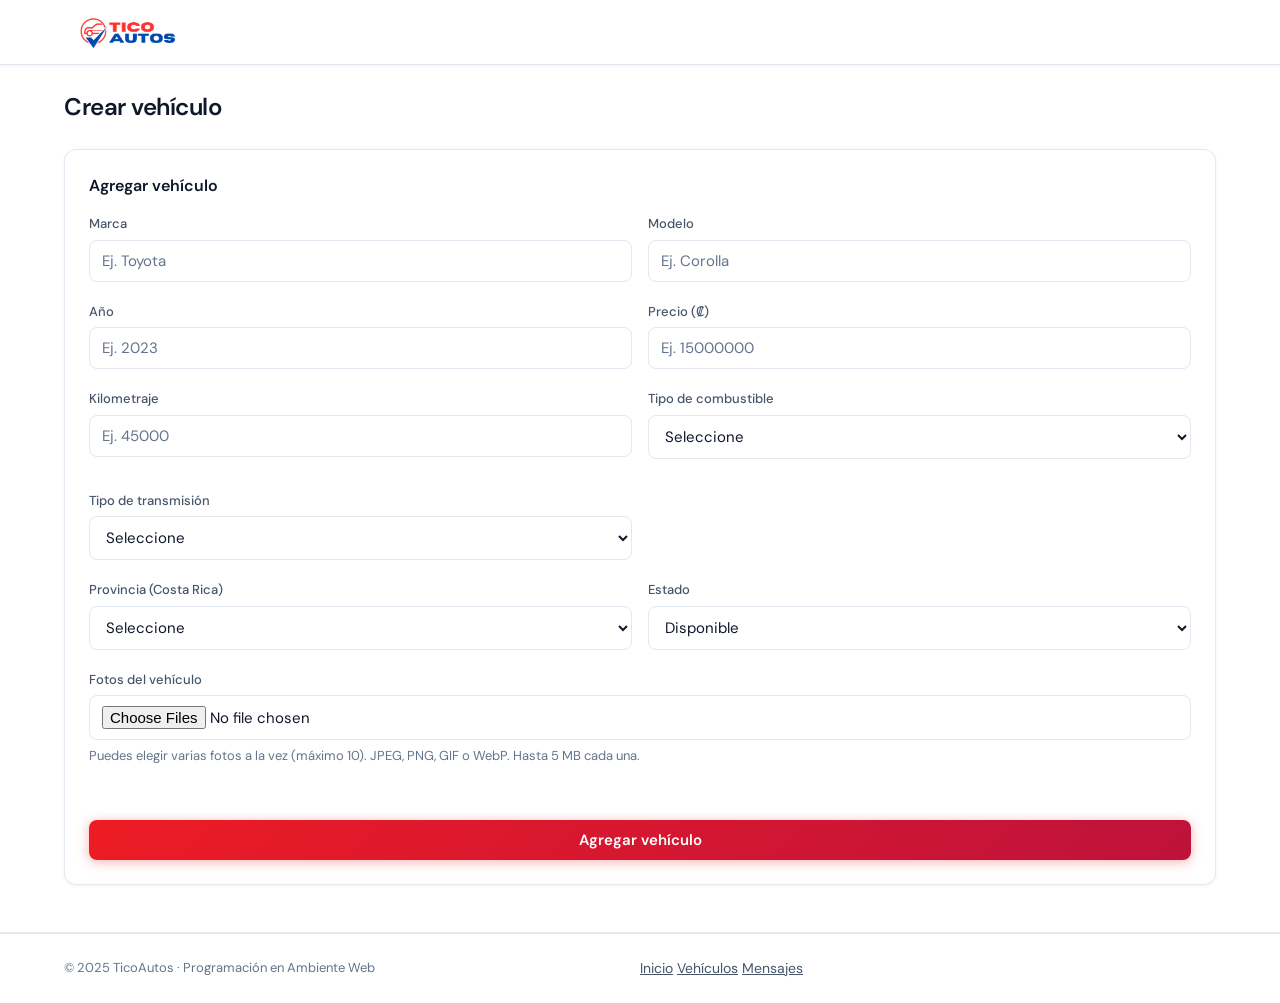
==== commit 10728263: "Documentacion final de documento creacion de vehiculo" ====
--- a/pages/crear-vehiculo.html
+++ b/pages/crear-vehiculo.html
@@ -3,53 +3,66 @@
 <head>
   <meta charset="UTF-8">
   <meta name="viewport" content="width=device-width, initial-scale=1">
+  <!-- Titulo de la pagina -->
   <title>Crear vehículo - TicoAutos</title>
+  <!-- Estilos compartidos del frontend -->
   <link rel="stylesheet" href="../css/styles.css">
+  <!-- Config global del proyecto (por ejemplo API_BASE) -->
   <script src="../js/config.js"></script>
 </head>
 <body>
   <div class="app-shell">
+    <!-- Encabezado con logo y menu de navegacion -->
     <header class="app-header">
       <div class="app-header-inner">
         <a href="../index.html" class="app-brand">
           <img src="../assets/TicoAutos_Logo.png" alt="TicoAutos" class="app-brand-logo">
         </a>
+        <!-- Aqui se inyecta el menu con JavaScript (depende si estas logueado) -->
         <nav class="app-nav" id="appNav"></nav>
       </div>
     </header>
 
     <main class="app-main">
+      <!-- Titulo visible de la pagina -->
       <h1 class="page-title">Crear vehículo</h1>
 
+      <!-- Caja/formulario para registrar un vehiculo -->
       <section class="card">
         <h2 class="card-title">Agregar vehículo</h2>
         <form id="autoForm">
           <div class="form-row">
             <div class="form-group">
+              <!-- Marca -->
               <label class="form-label" for="marca">Marca</label>
               <input type="text" id="marca" name="marca" class="form-input" placeholder="Ej. Toyota" required>
             </div>
             <div class="form-group">
+              <!-- Modelo -->
               <label class="form-label" for="modelo">Modelo</label>
               <input type="text" id="modelo" name="modelo" class="form-input" placeholder="Ej. Corolla" required>
             </div>
           </div>
           <div class="form-row">
             <div class="form-group">
+              <!-- Anio -->
               <label class="form-label" for="anio">Año</label>
               <input type="number" id="anio" name="anio" class="form-input" placeholder="Ej. 2023" min="1900" max="2100" required>
             </div>
             <div class="form-group">
+              <!-- Precio en colones -->
               <label class="form-label" for="precio">Precio (₡)</label>
               <input type="number" id="precio" name="precio" class="form-input" placeholder="Ej. 15000000" min="0" required>
             </div>
           </div>
           <div class="form-row">
             <div class="form-group">
+              <!-- Kilometraje (opcional) -->
               <label class="form-label" for="kilometraje">Kilometraje</label>
               <input type="number" id="kilometraje" name="kilometraje" class="form-input" placeholder="Ej. 45000" min="0" step="1">
             </div>
             <div class="form-group">
+              <!-- Tipo de combustible -->
               <label class="form-label" for="tipoCombustible">Tipo de combustible</label>
               <select id="tipoCombustible" name="tipoCombustible" class="form-select">
                 <option value="">Seleccione</option>
@@ -60,6 +73,7 @@
               </select>
             </div>
             <div class="form-group">
+              <!-- Tipo de transmision -->
               <label class="form-label" for="tipoTransmision">Tipo de transmisión</label>
               <select id="tipoTransmision" name="tipoTransmision" class="form-select">
                 <option value="">Seleccione</option>
@@ -70,6 +84,7 @@
           </div>
           <div class="form-row">
             <div class="form-group">
+              <!-- Provincia (Costa Rica) -->
               <label class="form-label" for="provincia">Provincia (Costa Rica)</label>
               <select id="provincia" name="provincia" class="form-select">
                 <option value="">Seleccione</option>
@@ -83,6 +98,7 @@
               </select>
             </div>
             <div class="form-group">
+              <!-- Estado del vehiculo -->
               <label class="form-label" for="estado">Estado</label>
               <select id="estado" name="estado" class="form-select">
                 <option value="disponible">Disponible</option>
@@ -92,6 +108,7 @@
             </div>
           </div>
           <div class="form-group">
+            <!-- Subida de fotos (multiple) -->
             <label class="form-label" for="fotos">Fotos del vehículo</label>
             <input type="file" id="fotos" name="fotos" class="form-input" accept="image/jpeg,image/png,image/gif,image/webp" multiple>
             <span class="form-hint">Puedes elegir varias fotos a la vez (máximo 10). JPEG, PNG, GIF o WebP. Hasta 5 MB cada una.</span>
@@ -115,34 +132,45 @@
   </div>
 
   <script>
+    // Base del API (viene de ../js/config.js)
     const API_BASE = window.APP_CONFIG.API_BASE;
+    // Claves usadas en localStorage para mantener la sesion
     const AUTH_TOKEN_KEY = 'authToken';
     const AUTH_USER_KEY = 'authUser';
+    // Valores permitidos para el estado (usado en validacion)
     const ESTADOS = ['disponible', 'reservado', 'vendido'];
+    // Limite de fotos que el formulario permite enviar
     const MAX_FOTOS = 10;
 
+    // Cuando la pagina esta lista, checamos si el usuario esta logueado
     document.addEventListener('DOMContentLoaded', () => {
       const auth = getAuthContext();
       if (!auth) {
+        // Si no hay sesion, mandamos a login
         window.location.replace('login.html');
         return;
       }
 
       const nav = document.getElementById('appNav');
+      // Icono para el boton de cerrar sesion
       const logoutIcon = '<svg xmlns="http://www.w3.org/2000/svg" width="20" height="20" viewBox="0 0 24 24" fill="none" stroke="currentColor" stroke-width="2" stroke-linecap="round" stroke-linejoin="round"><path d="M9 21H5a2 2 0 0 1-2-2V5a2 2 0 0 1 2-2h4"/><polyline points="16 17 21 12 16 7"/><line x1="21" y1="12" x2="9" y2="12"/></svg>';
       nav.innerHTML = '<a href="../index.html">Inicio</a><div class="nav-dropdown"><span class="nav-dropdown-trigger nav-active">Vehículos</span><div class="nav-dropdown-menu"><a href="vehiculos.html">Mis vehículos</a><a href="crear-vehiculo.html">Crear vehículo</a><a href="listado.html">Ver listado</a></div></div><a href="inbox.html">Mensajes</a><a href="perfil.html">Mi perfil</a><a href="#" id="logoutLink" class="nav-logout" title="Cerrar sesión" aria-label="Cerrar sesión">' + logoutIcon + '</a>';
       document.getElementById('logoutLink').addEventListener('click', e => {
         e.preventDefault();
+        // Borramos sesion y volvemos a login
         clearAuth();
         window.location.href = 'login.html';
       });
     });
 
+    // Limpia la sesion guardada (token y usuario)
     function clearAuth() {
       localStorage.removeItem(AUTH_USER_KEY);
       localStorage.removeItem(AUTH_TOKEN_KEY);
     }
 
+    // Intenta recuperar sesion desde localStorage
+    // Devuelve {token, user} o null si algo sale mal
     function getAuthContext() {
       const token = localStorage.getItem(AUTH_TOKEN_KEY);
       const rawUser = localStorage.getItem(AUTH_USER_KEY);
@@ -157,11 +185,13 @@
       }
     }
 
+    // Muestra un mensaje al usuario (exito o error) debajo del formulario
     function setFormFeedback(message) {
       const feedback = document.getElementById('formFeedback');
       feedback.textContent = message || '';
     }
 
+    // Valida lo que el usuario ingreso antes de llamar al backend
     function validateForm() {
       const marca = document.getElementById('marca').value.trim();
       const modelo = document.getElementById('modelo').value.trim();
@@ -181,6 +211,7 @@
       return '';
     }
 
+    // Al enviar el formulario, lo convertimos en FormData y lo mandamos al API
     document.getElementById('autoForm').addEventListener('submit', async (e) => {
       e.preventDefault();
       const auth = getAuthContext();
@@ -190,16 +221,19 @@
         return;
       }
 
+      // 1) Validar campos antes de enviar
       const validationError = validateForm();
       if (validationError) {
         setFormFeedback(validationError);
         return;
       }
 
+      // 2) Limpiar mensaje anterior si todo esta bien
       setFormFeedback('');
 
       const form = document.getElementById('autoForm');
       const formData = new FormData();
+      // Estos nombres deben coincidir con lo que espera el backend
       formData.append('marca', document.getElementById('marca').value.trim());
       formData.append('modelo', document.getElementById('modelo').value.trim());
       formData.append('anio', document.getElementById('anio').value);
@@ -215,27 +249,34 @@
       if (provincia) formData.append('provincia', provincia);
       const fotosInput = document.getElementById('fotos');
       for (let i = 0; i < Math.min(fotosInput.files.length, MAX_FOTOS); i++) {
+        // Las fotos se envian una por una, como campo "fotos"
         formData.append('fotos', fotosInput.files[i]);
       }
 
       try {
+        // Llamada al backend para crear/guardar el vehiculo
         const resp = await fetch(`${API_BASE}/autos`, {
           method: 'POST',
+          // Token tipo Bearer para autorizar
           headers: { 'Authorization': `Bearer ${auth.token}` },
+          // multipart/form-data se encarga solo FormData
           body: formData
         });
 
+        // Intentamos leer un json de error, si el backend lo manda
         const data = await resp.json().catch(() => ({}));
         if (!resp.ok) {
           throw new Error(data.message || 'Error al guardar');
         }
 
+        // Si todo sale bien, limpiamos el formulario y avisamos al usuario
         form.reset();
         setFormFeedback('Vehículo registrado con éxito.');
       } catch (err) {
+        // Si hay error de red o respuesta no esperada
         setFormFeedback(err.message || 'Error al agregar vehículo');
       }
     });
   </script>
 </body>
-</html>
+</html>
